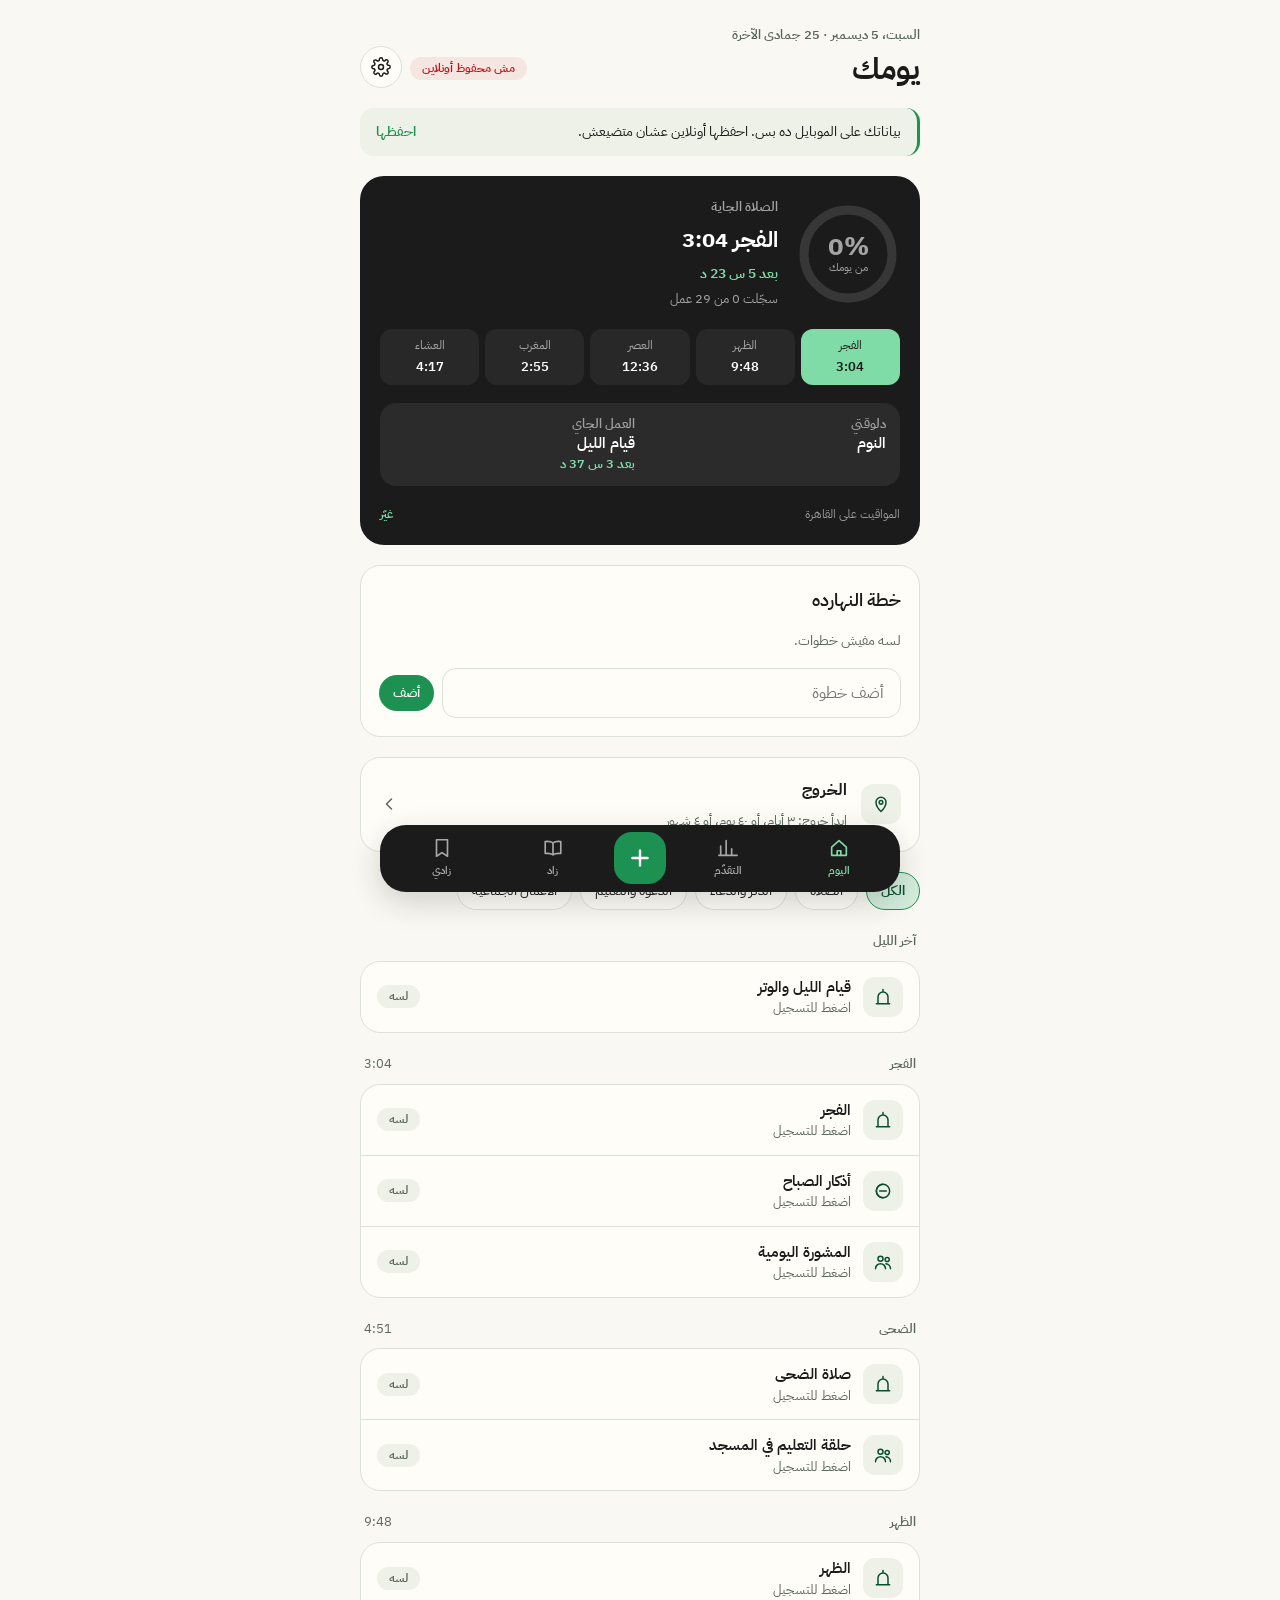
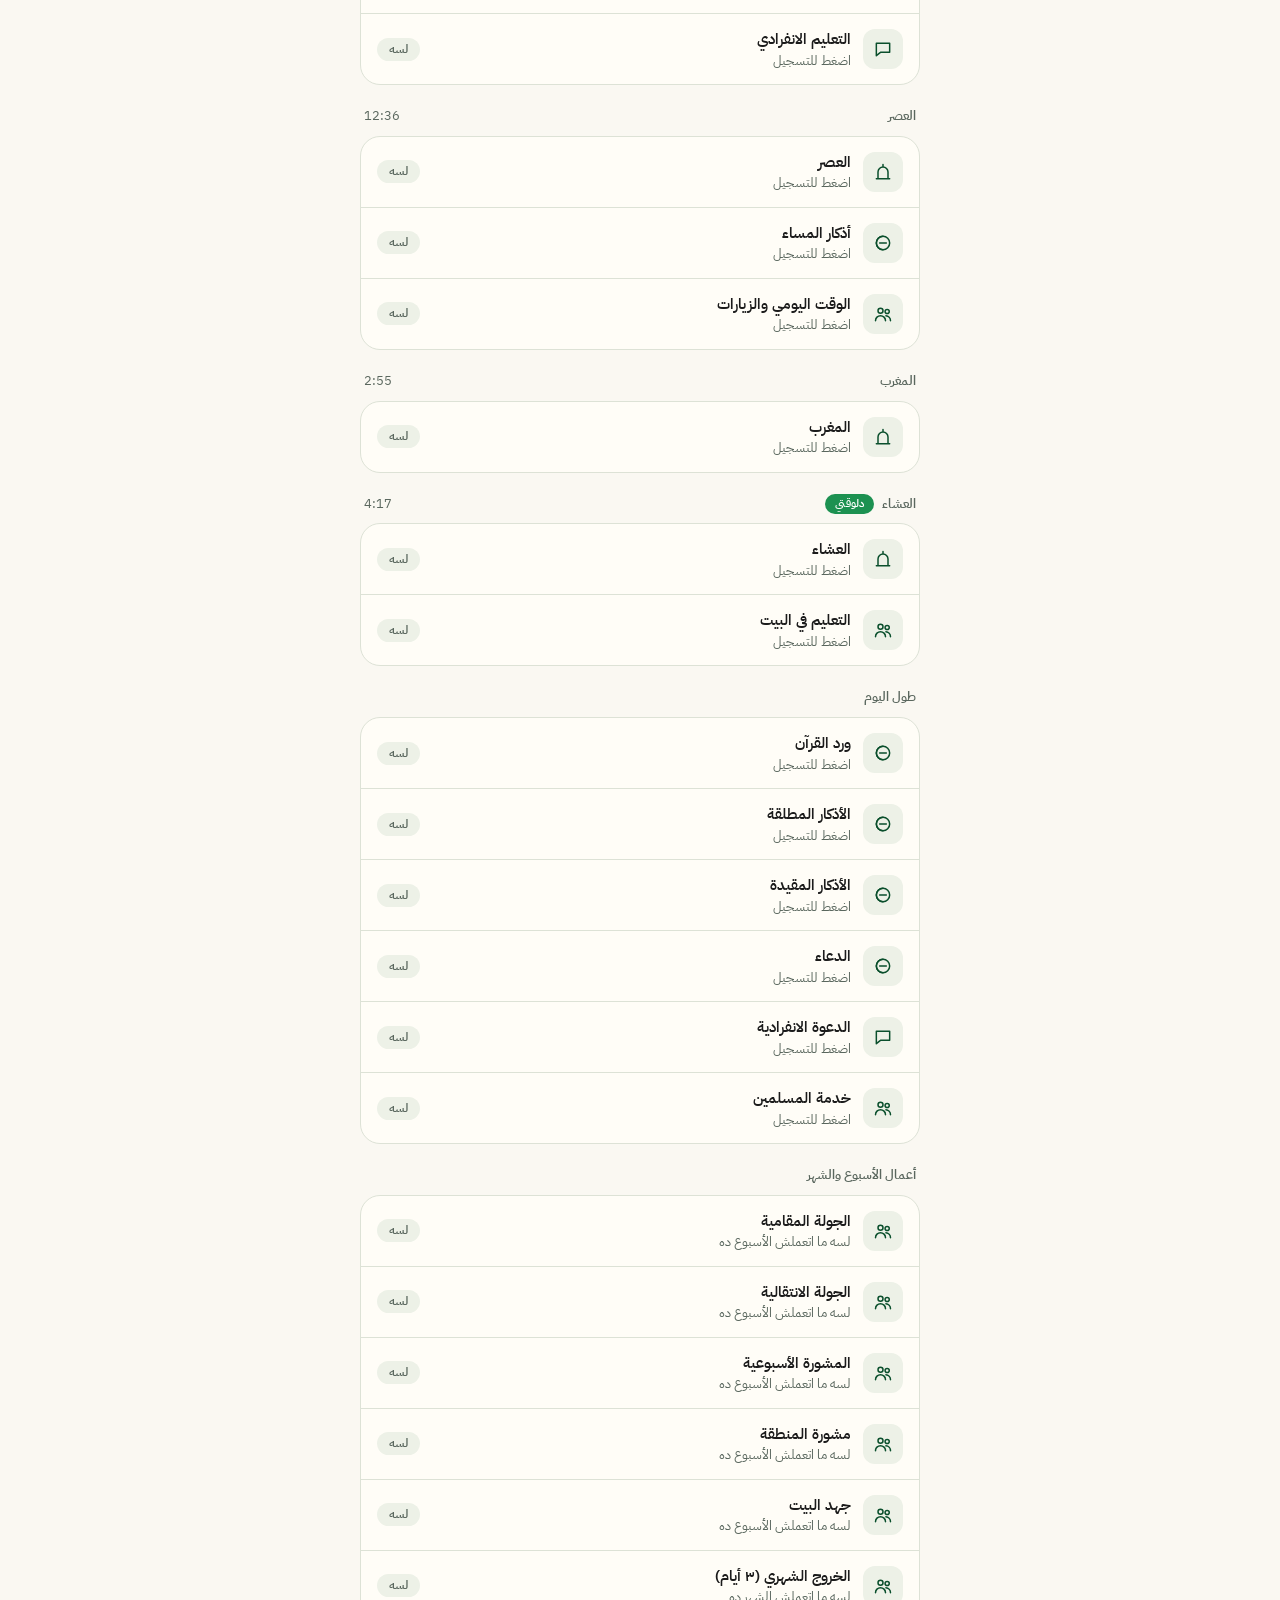
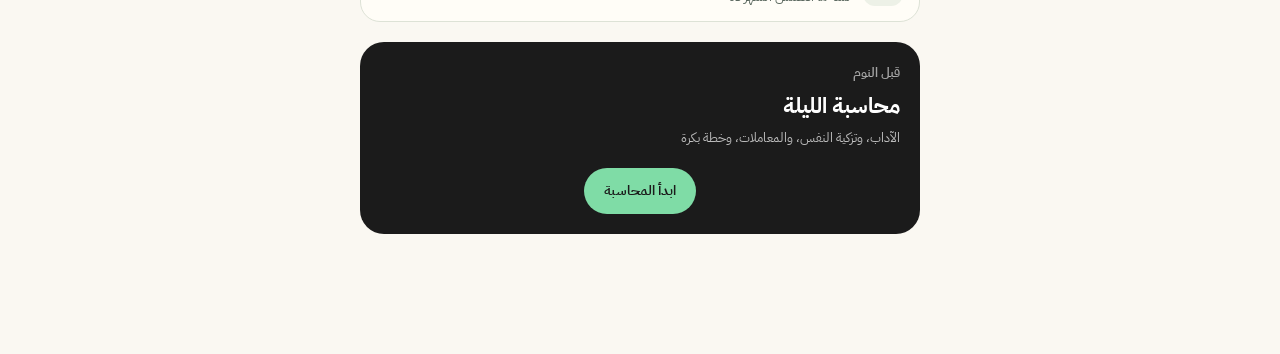
==== index.html @ 37c9bcde "Don't repaint while typing (keyboard kept open) Co-Authored-By: Claude Opus 5.5 <noreply@anthropic.c" ====
<!doctype html>
<html lang="ar" dir="rtl">
<head>
<meta charset="utf-8">
<meta name="viewport" content="width=device-width, initial-scale=1, maximum-scale=1, user-scalable=no, viewport-fit=cover">
<title>وقفة</title>
<meta name="apple-mobile-web-app-capable" content="yes">
<meta name="mobile-web-app-capable" content="yes">
<meta name="apple-mobile-web-app-title" content="وقفة">
<meta name="apple-mobile-web-app-status-bar-style" content="default">
<meta name="theme-color" content="#faf8f2">
<link rel="manifest" href="manifest.webmanifest">
<link rel="apple-touch-icon" href="icon-180.png">
<link rel="icon" href="icon-192.png">
<link rel="preconnect" href="https://fonts.googleapis.com">
<link rel="stylesheet" href="https://fonts.googleapis.com/css2?family=IBM+Plex+Sans+Arabic:wght@300;400;600;700&display=swap">
<link rel="stylesheet" href="app.css?v=2026-11-25o">
</head>
<body>
<main class="wrap" id="app"></main>
<nav class="tabs" aria-label="التنقل"><div>
  <button data-tab="today" aria-current="page"><svg viewBox="0 0 24 24" fill="none" stroke="currentColor" stroke-width="1.8" stroke-linecap="round" stroke-linejoin="round"><path d="M4 11l8-7 8 7v9H4z"/><path d="M10 20v-5h4v5"/></svg>اليوم</button>
  <button data-tab="progress"><svg viewBox="0 0 24 24" fill="none" stroke="currentColor" stroke-width="1.8" stroke-linecap="round" stroke-linejoin="round"><path d="M4 20V10M10 20V4M16 20v-7M22 20H2"/></svg>التقدّم</button>
  <button class="plus" data-act="quick" aria-label="إضافة سريعة"><svg viewBox="0 0 24 24" fill="none" stroke="currentColor" stroke-width="2.2" stroke-linecap="round"><path d="M12 5v14M5 12h14"/></svg></button>
  <button data-act="go-zad"><svg viewBox="0 0 24 24" fill="none" stroke="currentColor" stroke-width="1.8" stroke-linecap="round" stroke-linejoin="round"><path d="M12 6.5C10 5 7 4.5 3.5 5v13c3.5-.5 6.5 0 8.5 1.5 2-1.5 5-2 8.5-1.5V5C17 4.5 14 5 12 6.5zM12 6.5v13"/></svg>زاد</button>
  <button data-tab="zad"><svg viewBox="0 0 24 24" fill="none" stroke="currentColor" stroke-width="1.8" stroke-linecap="round" stroke-linejoin="round"><path d="M6 3h12v18l-6-4-6 4z"/></svg>زادي</button>
</div></nav>
<script src="app.js?v=2026-11-25o"></script>
<script>if('serviceWorker' in navigator){window.addEventListener('load',()=>{navigator.serviceWorker.register('sw.js').then(r=>{r.update();document.addEventListener('visibilitychange',()=>{if(!document.hidden)r.update()})}).catch(()=>{})});let had=!!navigator.serviceWorker.controller,done=false;navigator.serviceWorker.addEventListener('controllerchange',()=>{if(had&&!done){done=true;location.reload()}had=true})}</script>
</body>
</html>
---- app.css ----
:root{
  --ink:#1b1b1b;--cream:#faf8f2;--fog:#edf1e7;--white:#fffdf7;--forest:#1c9151;--forest-deep:#0a4f2c;
  --lime:#d3ecdc;--amber:#fbe7c2;--line:#dde2d6;--muted:#5a675e;--neon:#7fdca6;--alert:#c8101b;
  --ease:cubic-bezier(0.22,1,0.36,1);--font:'IBM Plex Sans Arabic','IBM Plex Sans',system-ui,-apple-system,sans-serif;
  --safe-b:env(safe-area-inset-bottom,0px);
}
*{box-sizing:border-box;-webkit-tap-highlight-color:transparent}
html{-webkit-text-size-adjust:100%;touch-action:manipulation}
body{margin:0;background:var(--cream);color:var(--ink);font-family:var(--font);font-size:16px;line-height:1.75;
  padding:env(safe-area-inset-top,0px) max(16px,env(safe-area-inset-right,0px)) 0 max(16px,env(safe-area-inset-left,0px))}
body.lock{overflow:hidden}
button,input,textarea,select{font:inherit;color:inherit}
input,textarea,select{font-size:16px!important}
button{cursor:pointer;background:none;border:0;padding:0}
[hidden]{display:none!important}
:focus-visible{outline:2px solid var(--ink);outline-offset:3px}
bdi{unicode-bidi:isolate}
.wrap{max-width:560px;margin:0 auto;padding:24px 0 calc(120px + var(--safe-b));display:flex;flex-direction:column;gap:20px}
h1,h2,h3,p{margin:0}
.eyebrow{font-size:13px;font-weight:600;color:var(--muted)}
.title{font-size:30px;font-weight:700;line-height:1.3}
.lead{color:var(--muted);font-size:14px}
.top{display:flex;align-items:flex-end;justify-content:space-between;gap:12px}
.top .tt{display:flex;flex-direction:column;gap:2px;min-width:0}
.iconbtn{width:42px;height:42px;border-radius:50%;border:1px solid var(--line);background:var(--white);display:grid;place-items:center;flex:0 0 42px;color:var(--ink)}
.iconbtn svg{width:20px;height:20px}
.back{display:flex;align-items:center;gap:10px}
.card{background:var(--white);border:1px solid var(--line);border-radius:20px;padding:18px;display:flex;flex-direction:column;gap:14px}
.card h2{font-size:18px;font-weight:600}
.ch{display:flex;align-items:center;justify-content:space-between;gap:10px}
.muted{color:var(--muted)}.small{font-size:13px}
.btn{border-radius:999px;font-weight:600;font-size:14px;padding:11px 20px;background:var(--forest);color:#fff;transition:background .2s}
.btn:active{background:var(--forest-deep)}
.btn.ghost{background:var(--white);color:var(--ink);border:1px solid var(--line)}
.btn.sm{padding:7px 14px;font-size:13px}
.btn.block{width:100%}
.btn.danger{background:none;color:var(--alert);border:1px solid var(--line)}
.link{color:var(--forest);font-weight:600;font-size:14px}
.badge{display:inline-block;border-radius:999px;padding:1px 12px;font-size:12px;font-weight:600;white-space:nowrap;background:var(--fog);color:var(--muted)}
.badge.done{background:var(--lime);color:var(--forest-deep)}.badge.part{background:var(--amber);color:#7a4b00}.badge.miss{background:rgba(200,16,27,.08);color:var(--alert)}
.badge.ink{background:var(--ink);color:#fff}
.notice{border-radius:14px;border-inline-start:3px solid var(--forest);background:var(--fog);padding:12px 16px;font-size:14px;display:flex;justify-content:space-between;align-items:center;gap:10px}
.inp{width:100%;border-radius:14px;border:1px solid var(--line);background:var(--white);padding:10px 16px;outline:0;transition:border .2s,box-shadow .2s}
.inp:focus{border-color:var(--forest);box-shadow:0 0 0 4px rgba(28,145,81,.15)}
textarea.inp{min-height:84px;resize:vertical;line-height:1.7;flex-shrink:0}
.sh-b>*{flex-shrink:0}
select.inp{appearance:none;-webkit-appearance:none;background-image:url("data:image/svg+xml,%3Csvg xmlns='http://www.w3.org/2000/svg' viewBox='0 0 12 8'%3E%3Cpath d='M1 1.5l5 5 5-5' fill='none' stroke='%235a675e' stroke-width='1.8' stroke-linecap='round' stroke-linejoin='round'/%3E%3C/svg%3E");background-position:left 16px center;background-size:12px 8px;background-repeat:no-repeat;padding-left:38px}
.row-in{display:flex;gap:8px;align-items:center}
.row-in .inp{flex:1;min-width:0}
/* hero */
.hero{background:var(--ink);color:#fff;border-radius:24px;padding:20px;display:grid;grid-template-columns:auto 1fr;gap:18px;align-items:center}
.ring{position:relative;width:104px;height:104px}
.ring svg{width:104px;height:104px;transform:rotate(-90deg)}
.ring circle{fill:none;stroke-width:9;stroke-linecap:round}
.ring .bg{stroke:rgba(255,255,255,.12)}.ring .fg{stroke:var(--neon);transition:stroke-dashoffset .9s var(--ease)}
.ring .v{position:absolute;inset:0;display:grid;place-items:center;text-align:center;line-height:1.1}
.ring .v b{font-size:26px;font-weight:700}.ring .v span{font-size:11px;color:rgba(255,255,255,.6)}
.hero .np{display:flex;flex-direction:column;gap:2px;min-width:0}
.hero .np .eyebrow{color:rgba(255,255,255,.6)}
.hero .np b{font-size:22px;font-weight:700}
.hero .np .cd{color:var(--neon);font-weight:600;font-size:14px}
.hero .times{grid-column:1/-1;display:grid;grid-template-columns:repeat(5,1fr);gap:6px;text-align:center;font-size:12px;color:rgba(255,255,255,.6)}
.hero .times div{border-radius:12px;padding:6px 0;background:rgba(255,255,255,.06)}
.hero .times b{display:block;color:#fff;font-size:13px;font-weight:600}
.hero .times .cur{background:var(--neon);color:var(--ink)}.hero .times .cur b{color:var(--ink)}
.hero .mine{grid-column:1/-1;background:rgba(127,220,166,.12);border-radius:14px;padding:10px 14px;font-size:14px}
.hero .mine b{color:var(--neon)}
.hero .ready{grid-column:1/-1;display:flex;justify-content:space-between;align-items:center;gap:10px;background:rgba(255,255,255,.08);border-radius:14px;padding:10px 14px;font-size:14px}
/* checklist */
.check{display:flex;align-items:flex-start;gap:12px;padding:10px 0;border-top:1px solid var(--line)}
.check:first-of-type{border-top:0}
.tick{width:26px;height:26px;flex:0 0 26px;border-radius:8px;border:1.5px solid var(--line);display:grid;place-items:center;margin-top:2px;transition:all .2s var(--ease)}
.tick svg{width:16px;height:16px;opacity:0;color:#fff}
.tick[aria-pressed="true"]{background:var(--forest);border-color:var(--forest)}.tick[aria-pressed="true"] svg{opacity:1}
.check .t{flex:1;min-width:0;display:flex;flex-direction:column}
.check.done .t>span:first-child{color:var(--muted);text-decoration:line-through}
.x{color:var(--muted);width:30px;height:30px;display:grid;place-items:center;border-radius:50%;flex:0 0 30px}
.x svg{width:16px;height:16px}
.meter{height:6px;border-radius:3px;background:var(--fog);overflow:hidden}
.meter i{display:block;height:100%;background:var(--forest);border-radius:3px;transition:width .6s var(--ease)}
/* filters */
.filters{display:flex;gap:8px;overflow-x:auto;scrollbar-width:none;margin-inline:-16px;padding-inline:16px}
.filters::-webkit-scrollbar{display:none}
.chip{border:1px solid var(--line);background:var(--white);border-radius:999px;padding:6px 14px;font-size:14px;white-space:nowrap;transition:all .2s var(--ease)}
.chip[aria-pressed="true"]{background:var(--lime);border-color:var(--forest);color:var(--forest-deep);font-weight:600}
.chips{display:flex;flex-wrap:wrap;gap:8px}
/* timeline */
.slot{display:flex;flex-direction:column;gap:8px}
.slot-h{display:flex;align-items:center;gap:8px;font-size:13px;font-weight:600;color:var(--muted);padding-inline:4px}
.slot-h .tm{margin-inline-start:auto;font-weight:400}
.slot-h .now{background:var(--forest);color:#fff;border-radius:999px;padding:0 10px;font-size:11px}
.list{background:var(--white);border:1px solid var(--line);border-radius:20px;overflow:hidden}
.row{display:flex;align-items:center;gap:12px;width:100%;padding:14px 16px;text-align:start;border-top:1px solid var(--line);transition:background .15s}
.row:first-child{border-top:0}
.row:active{background:var(--fog)}
.ic{width:40px;height:40px;flex:0 0 40px;border-radius:12px;background:var(--fog);display:grid;place-items:center;color:var(--forest-deep)}
.ic svg{width:20px;height:20px}
.row.st-done .ic{background:var(--lime)}
.row .t{flex:1;min-width:0;display:flex;flex-direction:column;line-height:1.5}
.row .t b{font-weight:600;font-size:15px}
.row .t span{font-size:13px;color:var(--muted);white-space:nowrap;overflow:hidden;text-overflow:ellipsis}
/* sheet */
.scrim{position:fixed;inset:0;background:rgba(27,27,27,.4);z-index:50;display:flex;align-items:flex-end;justify-content:center;animation:fade .2s}
.sheet{background:var(--cream);width:100%;max-width:600px;max-height:94vh;border-radius:28px 28px 0 0;display:flex;flex-direction:column;animation:up .35s var(--ease)}
.sheet .sh-h{padding:10px 20px 12px;display:flex;flex-direction:column;gap:4px;border-bottom:1px solid var(--line)}
.sheet .grab{width:40px;height:5px;border-radius:3px;background:var(--line);margin:0 auto 8px}
.sheet .sh-h .title{font-size:22px}
.sheet .sh-b{overflow:auto;padding:18px 20px;display:flex;flex-direction:column;gap:22px;overscroll-behavior:contain}
.sheet .sh-f{padding:12px 20px calc(12px + var(--safe-b));border-top:1px solid var(--line);display:flex;gap:10px;background:var(--cream)}
.sheet .sh-f .btn{flex:1}
@keyframes up{from{transform:translateY(40px);opacity:.4}}@keyframes fade{from{opacity:0}}
.sec{display:flex;flex-direction:column;gap:16px}
.sec>h3{font-size:13px;font-weight:600;color:var(--muted)}
.sec.heart>h3{color:var(--forest-deep)}
.sec.heart{background:var(--white);border:1px solid var(--line);border-radius:20px;padding:16px}
.fld{display:flex;flex-direction:column;gap:8px}
.fld>label,.fld>.lb{font-size:14px;font-weight:600}
/* segmented */
.seg{display:grid;grid-auto-flow:column;grid-auto-columns:1fr;background:var(--fog);border-radius:999px;padding:4px;gap:4px}
.seg button{border-radius:999px;padding:8px 6px;font-size:14px;line-height:1.35;color:var(--ink);transition:all .25s var(--ease)}
.seg button[aria-pressed="true"]{background:var(--forest);color:#fff;font-weight:600}
.seg.long{grid-auto-flow:row;grid-auto-columns:auto;border-radius:18px}
.seg.long button{border-radius:14px;text-align:start;padding:10px 14px}
/* stepper */
.stepper{display:flex;align-items:center;gap:12px}
.stepper button.sb{width:46px;height:46px;border-radius:50%;border:1px solid var(--line);background:var(--white);font-size:24px;line-height:1;display:grid;place-items:center}
.stepper input{width:90px;text-align:center;font-size:28px!important;font-weight:700;border:0;background:none;padding:0;outline:0;-moz-appearance:textfield}
.stepper input::-webkit-inner-spin-button{display:none}
.stepper .u{color:var(--muted);font-size:14px}
.quick{display:flex;gap:8px}
.crow{display:flex;align-items:center;gap:10px;padding:10px 0;border-top:1px solid var(--line)}
.crow:first-of-type{border-top:0}
.crow .n{flex:1;font-size:15px}
.crow .mini{display:flex;align-items:center;gap:6px}
.crow .mini button{width:34px;height:34px;border-radius:50%;border:1px solid var(--line);background:var(--white);font-size:18px}
.crow .mini input{width:58px;text-align:center;border:1px solid var(--line);border-radius:10px;background:var(--white);padding:4px;font-weight:600}
.crow .g{font-size:12px;color:var(--muted);width:44px}
.crow .g.ok{color:var(--forest);font-weight:600}
.kbt{display:flex;align-items:center;justify-content:space-between;gap:8px}
.tools{display:flex;align-items:center;gap:8px}
.tool{width:40px;height:40px;border-radius:12px;border:1px solid var(--line);background:var(--white);display:grid;place-items:center;color:var(--ink);cursor:pointer;transition:all .2s var(--ease)}
.tool svg{width:20px;height:20px}.tool:active{background:var(--fog)}
.tool.off{opacity:.35;pointer-events:none}
.tool.rec{background:var(--alert);border-color:var(--alert);color:#fff;animation:pulse 1.4s ease-in-out infinite}
@keyframes pulse{0%,100%{box-shadow:0 0 0 0 rgba(200,16,27,.35)}50%{box-shadow:0 0 0 8px rgba(200,16,27,0)}}
.busytxt{font-size:12px;color:var(--muted);display:inline-flex;align-items:center;gap:6px;font-variant-numeric:tabular-nums}
.busytxt.rect{color:var(--alert);font-weight:600}
.spin{display:none}
@keyframes spin{to{transform:rotate(360deg)}}
.missbtn{align-self:flex-start;color:var(--muted);font-size:13px;text-decoration:underline}
/* review wizard */
.wz-bar{display:flex;gap:4px}
.wz-bar i{flex:1;height:4px;border-radius:2px;background:var(--line);transition:background .3s}
.wz-bar i.on{background:var(--forest)}
.wz-nav{position:fixed;inset:auto 0 0 0;padding:12px max(16px,env(safe-area-inset-right,0px)) calc(14px + var(--safe-b));background:linear-gradient(transparent,var(--cream) 30%);display:flex;justify-content:center;z-index:30}
.wz-nav div{display:flex;gap:10px;width:100%;max-width:560px}
.wz-nav .btn{flex:1}
.stats{display:grid;grid-template-columns:repeat(3,1fr);gap:8px}
.stat{background:var(--fog);border-radius:16px;padding:12px;display:flex;flex-direction:column;gap:2px}
.stat b{font-size:22px;font-weight:700}.stat span{font-size:12px;color:var(--muted)}
.point{display:flex;flex-direction:column;gap:8px;padding-top:14px;border-top:1px solid var(--line)}
.point:first-of-type{border-top:0;padding-top:0}
.point b{font-weight:600;font-size:15px}
/* progress */
.cal{display:grid;grid-template-columns:repeat(7,1fr);gap:6px;text-align:center}
.cal .dn{font-size:11px;color:var(--muted)}
.cal button{aspect-ratio:1;border-radius:10px;font-size:13px;font-weight:600;background:var(--fog);color:var(--muted)}
.cal button.l1{background:#e6f2ea;color:var(--forest-deep)}.cal button.l2{background:var(--lime);color:var(--forest-deep)}
.cal button.l3{background:var(--neon);color:var(--forest-deep)}.cal button.l4{background:var(--forest);color:#fff}
.cal button.today{outline:2px solid var(--ink);outline-offset:1px}
.cal button.fut{opacity:.35}
.chart{display:flex;flex-direction:column;gap:6px;padding-top:14px;border-top:1px solid var(--line)}
.chart:first-of-type{border-top:0;padding-top:0}
.chart .ch b{font-size:20px}
.spark{width:100%;height:56px;overflow:visible}
.spark polyline{fill:none;stroke:var(--forest);stroke-width:2.5;stroke-linecap:round;stroke-linejoin:round;vector-effect:non-scaling-stroke}
.spark .area{fill:var(--lime);opacity:.6;stroke:none}
.spark .base{stroke:var(--line);stroke-width:1;vector-effect:non-scaling-stroke}
.insight{display:flex;flex-direction:column;gap:8px}
.ib{width:36px;height:36px;border-radius:12px;border:1px solid var(--line);background:var(--white);display:grid;place-items:center;color:var(--ink);flex:0 0 36px}.ib svg{width:18px;height:18px}
.ib.lt{background:rgba(255,255,255,.08);border-color:rgba(255,255,255,.25);color:#fff}
.btn.icon{width:52px;padding:0;display:grid;place-items:center;flex:0 0 52px!important}.btn.icon svg{width:20px;height:20px}
.hd-act{display:inline-flex;align-items:center;gap:8px}
.vt{font-size:19px}
.rl{display:flex;flex-direction:column;gap:2px;text-align:start;padding:10px 0;border-bottom:1px solid var(--line);width:100%}.rl .if{font-size:14px;color:var(--muted)}.rl .th{font-weight:600}
.prog{display:grid;grid-template-columns:repeat(3,1fr);text-align:center}.prog b{font-size:24px;font-variant-numeric:tabular-nums;display:block}.prog small{font-size:12px;color:var(--muted)}.prog span{font-size:12px;color:var(--muted)}
.note-c{display:flex;flex-direction:column;gap:2px;border-inline-start:3px solid var(--forest);background:var(--fog);border-radius:12px;padding:10px 14px;font-size:14px}
.pk{gap:12px}.pk .ck{flex:0 0 24px;height:24px;border-radius:8px;border:1.5px solid var(--line);display:grid;place-items:center}.pk .ck svg{width:14px;height:14px}.pk.on .ck{background:var(--forest);border-color:var(--forest);color:#fff}.pk .t b{font-weight:400;font-size:15px}
.link.danger{color:var(--alert)}
.qz{font-size:19px;line-height:2.3}.qb{display:inline-block;min-width:44px;border-bottom:2px solid var(--forest);color:var(--forest);background:var(--lime);border-radius:6px;padding:0 6px;font-weight:700;margin:0 2px}
.rtw{position:sticky;top:-1px;z-index:3;background:var(--cream);padding:4px 0 6px;display:flex;flex-direction:column;gap:6px}
.rtb{display:flex;gap:4px;overflow-x:auto;scrollbar-width:none;align-items:center;padding-bottom:2px}.rtb::-webkit-scrollbar{display:none}
.rtb button{flex:0 0 38px;height:38px;border-radius:10px;border:1px solid var(--line);background:var(--white);font-size:15px;display:grid;place-items:center;position:relative;color:var(--ink)}
.rtb button[aria-pressed="true"]{border-color:var(--forest);background:var(--lime)}
.rtb .sep{flex:0 0 1px;height:22px;background:var(--line);margin:0 2px}
.rtb .a{font-weight:700;line-height:1}.rtb .bar{position:absolute;bottom:6px;left:10px;right:10px;height:3px;border-radius:2px;background:linear-gradient(90deg,#c8101b,#1c9151,#1d4ed8)}
.rtb .hl{background:#fde68a;padding:0 3px;border-radius:3px;font-size:13px}
.rtp{display:flex;gap:8px;flex-wrap:wrap}.rtp button{width:34px;height:34px;border-radius:50%;border:1px solid var(--line);font-size:13px;color:var(--muted)}
.rtp.txt button{width:auto;height:34px;border-radius:999px;padding:0 14px;background:var(--white);color:var(--ink);font-size:14px}
.rich{min-height:160px;line-height:2;font-size:17px;white-space:normal;outline:none;-webkit-user-select:text;user-select:text}
.rich b,.rv b{font-weight:700}.rich h2,.rv h2{font-size:1.35em;font-weight:700;line-height:1.6;margin:.3em 0}.rich h3,.rv h3{font-size:1.15em;font-weight:700;margin:.2em 0}
.rich blockquote,.rv blockquote{border-inline-start:3px solid var(--forest);background:var(--fog);border-radius:10px;padding:6px 12px;margin:.4em 0}
.rich ul,.rich ol,.rv ul,.rv ol{padding-inline-start:1.4em;margin:.3em 0}
.rv{line-height:2}
.dh .t{gap:6px}.dh .meter{height:6px}
.prog{grid-template-columns:repeat(auto-fit,minmax(60px,1fr))}
.dstrip{display:grid;grid-template-columns:repeat(7,1fr);gap:6px}.ds{aspect-ratio:1;border-radius:10px;font-size:12px;font-weight:600;background:var(--fog);color:var(--muted)}
.ds.done{background:var(--forest);color:#fff}.ds.part{background:var(--amber);color:var(--ink)}.ds.miss{background:rgba(200,16,27,.12);color:var(--alert)}.dcard{padding:18px 18px 10px}.dcard p{display:block;-webkit-line-clamp:unset;font-size:17px;line-height:2}.dc-f{display:flex;justify-content:flex-end}.ib.sm{width:32px;height:32px;flex-basis:32px;border:0;background:transparent}
.mv{display:inline-flex;gap:6px;flex:0 0 auto}.mv button{width:38px;height:38px;border-radius:12px;border:1px solid var(--line);background:var(--white);display:grid;place-items:center}.mv button svg{width:18px;height:18px}.mv button:disabled{opacity:.25}
.ordbar{display:flex;justify-content:space-between;align-items:center}
.tgb{background:var(--forest-deep);color:#fff;border-radius:24px;padding:16px;display:flex;flex-direction:column;gap:12px}.tgb .eyebrow{color:var(--neon)}.tgb .small.muted{color:rgba(255,255,255,.6)}
.tgb-l{display:flex;gap:10px;overflow-x:auto;scroll-snap-type:x mandatory;margin:0 -16px;padding:0 16px 4px}
.tgb-i{flex:0 0 82%;scroll-snap-align:start;background:rgba(255,255,255,.08);border:1px solid rgba(255,255,255,.14);border-radius:18px;padding:14px;text-align:start;color:#fff;display:flex;flex-direction:column;gap:8px}
.tgb-i p{font-size:15px;line-height:1.9;display:-webkit-box;-webkit-line-clamp:6;-webkit-box-orient:vertical;overflow:hidden}.tgb-i .more{font-size:12px;color:var(--neon);margin-top:auto}.tgb-i .badge{align-self:flex-start;background:rgba(127,220,166,.18);color:var(--neon)}
.tg.add.lt{color:#fff;border-color:rgba(255,255,255,.3)}
.rule{position:relative;border:1px solid var(--line);border-radius:16px;padding:10px 10px 10px 40px;background:var(--white);display:flex;flex-direction:column;gap:6px}
.rule-r{display:grid;grid-template-columns:44px 1fr;align-items:center;gap:6px}.rule-r span{font-weight:700;color:var(--forest)}.rule .x{position:absolute;top:6px;left:6px}
.stats.s3{grid-template-columns:repeat(3,1fr)}.stat small{font-size:12px;color:var(--muted)}
.fold{border-top:1px solid var(--line)}.fold-h{width:100%;display:flex;justify-content:space-between;align-items:center;padding:14px 0;font-weight:700;font-size:16px}.fold-h svg{width:18px;height:18px}
.fold-b{display:flex;flex-direction:column;gap:12px;padding-bottom:12px}
.lgi{border:1px solid var(--line);border-radius:14px;padding:10px 12px;display:flex;flex-direction:column;gap:4px;background:var(--white)}
.fdua{font-size:13px;line-height:1.9;color:var(--muted);text-align:center;padding:4px 6px}
.drill{display:flex;gap:10px;align-items:flex-start;text-align:start;border:1px dashed var(--line);border-radius:14px;padding:10px;background:var(--cream)}.drill i{flex:0 0 22px;height:22px;border-radius:7px;border:1.5px solid var(--line);display:grid;place-items:center}.drill i svg{width:14px;height:14px}
.drill span{display:flex;flex-direction:column;font-size:14px}.drill.on{border-style:solid;border-color:var(--forest);background:var(--lime)}.drill.on i{background:var(--forest);border-color:var(--forest);color:#fff}
.seg5 button{padding:8px 2px;font-size:13.5px}
.tgrid{display:grid;grid-template-columns:repeat(2,1fr);gap:8px}
.tcell{background:var(--white);border:1px solid var(--line);border-radius:16px;padding:14px;text-align:start;display:flex;flex-direction:column;gap:2px}.tcell b{font-size:16px}
.fbox{display:flex;flex-direction:column;gap:4px;border:1px solid var(--line);border-radius:16px;padding:12px;background:var(--white)}
.fcard2{display:flex;flex-direction:column;gap:6px;width:100%;text-align:start;align-items:stretch}
.wk{width:100%;height:64px;display:block}.dot{display:inline-block;width:8px;height:8px;border-radius:2px;margin-inline:2px 4px}
.sdots{display:inline-flex;gap:4px}.sdots i{width:16px;height:6px;border-radius:3px;background:var(--fog)}.sdots i.on{background:var(--forest)}
.stages{display:flex;flex-direction:column;gap:6px}
.stages button{display:flex;align-items:center;gap:10px;text-align:start;border:1px solid var(--line);background:var(--white);border-radius:14px;padding:10px 12px;font-size:15px}
.stages button i{font-style:normal;width:26px;height:26px;border-radius:50%;background:var(--fog);display:grid;place-items:center;font-size:13px;font-weight:700;flex:0 0 26px}
.stages button[aria-pressed="true"]{border-color:var(--forest);background:var(--lime);font-weight:600}.stages button[aria-pressed="true"] i{background:var(--forest);color:#fff}
.tagrow{display:flex;flex-wrap:wrap;gap:6px;align-items:center}
.tg{display:inline-flex;align-items:center;gap:4px;border-radius:999px;padding:2px 10px;font-size:12px;background:var(--fog);color:var(--forest-deep);border:1px solid transparent}
.tg.add{background:transparent;border-color:var(--line);color:var(--muted);cursor:pointer}.tg svg{width:13px;height:13px}
.tagbox{display:flex;flex-direction:column;gap:10px;background:var(--fog);border-radius:16px;padding:12px}
.tagf{display:flex;flex-direction:column;gap:6px}
.hbtns{display:flex;flex-direction:column;align-items:center;gap:6px}
.stats.s4{grid-template-columns:repeat(2,1fr)}
.dl{font-size:12px;font-weight:600}.dl.up{color:var(--forest)}.dl.dn{color:var(--alert)}
.sum{background:var(--ink);color:#fff;border-radius:24px;padding:20px;display:flex;flex-direction:column;gap:10px}
.sum p{font-size:15px;line-height:1.9;color:rgba(255,255,255,.92)}.sum .eyebrow{color:var(--neon)}
.cat-h{display:flex;justify-content:space-between;align-items:baseline;font-weight:700;font-size:16px}.cat-m{margin:8px 0 4px}
.drow{display:grid;grid-template-columns:1fr auto;gap:10px;align-items:center;font-size:14px;padding:8px 0;border-top:1px solid var(--line)}
.drow .pc{font-weight:600;font-variant-numeric:tabular-nums}.pc.lo{color:var(--alert)}.pc.md{color:#9a6200}.pc.hi{color:var(--forest)}
.cats{display:flex;flex-direction:column;gap:18px}
.bar-row{display:grid;grid-template-columns:1fr 2fr auto;gap:10px;align-items:center;font-size:14px}
.seg-tabs{display:flex;gap:18px;border-bottom:1px solid var(--line);overflow-x:auto;scrollbar-width:none;white-space:nowrap}.seg-tabs::-webkit-scrollbar{display:none}
.seg-tabs button{padding:8px 0;font-weight:600;color:var(--muted);border-bottom:2px solid transparent;margin-bottom:-1px}
.seg-tabs button[aria-pressed="true"]{color:var(--ink);border-color:var(--forest)}
.note-c{display:flex;flex-direction:column;gap:6px;padding:14px 0;border-top:1px solid var(--line)}
.note-c:first-of-type{border-top:0}
.note-c p{white-space:pre-wrap;font-size:15px}
.dua{font-size:17px;line-height:2}
.empty{color:var(--muted);text-align:center;padding:12px}
.ayah{font-size:15px;color:var(--muted);text-align:center}
input[type=range]{width:100%;accent-color:var(--forest)}
.ed-f{border:1px dashed var(--line);border-radius:16px;padding:14px;display:flex;flex-direction:column;gap:10px;background:var(--white)}
.tag{display:inline-flex;align-items:center;gap:2px;border:1px solid var(--line);background:var(--white);border-radius:999px;padding:3px 6px 3px 12px;font-size:13px}
.tag .x{width:22px;height:22px;flex-basis:22px}
.journey{display:flex;align-items:center;gap:14px}
.card.journey{flex-direction:row;align-items:center}
.journey .t{flex:1;display:flex;flex-direction:column;gap:6px}
.journey>svg,.row>svg{width:20px;height:20px;flex:0 0 20px;color:var(--muted)}
/* nav */
nav.tabs{position:fixed;inset:auto 0 0 0;z-index:40;padding:0 max(12px,env(safe-area-inset-right,0px)) max(8px,calc(var(--safe-b) - 14px)) max(12px,env(safe-area-inset-left,0px));display:flex;justify-content:center;pointer-events:none}
nav.tabs>div{pointer-events:auto;width:100%;max-width:520px;background:var(--ink);border-radius:26px;display:flex;align-items:center;padding:6px;box-shadow:0 10px 30px rgba(27,27,27,.18)}
nav.tabs button{flex:1;display:flex;flex-direction:column;align-items:center;gap:2px;color:rgba(255,255,255,.62);font-size:11px;font-weight:600;padding:6px 0;border-radius:18px}
nav.tabs button svg{width:22px;height:22px}
nav.tabs button[aria-current="page"]{color:var(--neon)}
nav.tabs button.plus{flex:0 0 52px;height:52px;padding:0;justify-content:center;background:var(--forest);color:#fff;border-radius:18px;margin:0 6px}
nav.tabs button.plus svg{width:26px;height:26px}
body.wz nav.tabs{display:none}
.hb{display:flex;align-items:center;gap:8px}
.hero .sched{grid-column:1/-1;display:grid;grid-template-columns:1fr 1fr;gap:10px;background:rgba(255,255,255,.07);border-radius:16px;padding:12px 14px;text-align:start;color:#fff}
.hero .sched>span{display:flex;flex-direction:column;line-height:1.45}
.hero .sched .eyebrow{color:rgba(255,255,255,.55)}.hero .sched b{font-size:15px;font-weight:600}
.hero .sched .cd{color:var(--neon);font-size:13px;font-weight:600}
.hero .locl{grid-column:1/-1;display:flex;justify-content:space-between;align-items:center;font-size:12px;color:rgba(255,255,255,.55)}
.hero .locl button{color:var(--neon);font-weight:600;font-size:12px}
.ncards{display:flex;flex-direction:column;gap:10px}
.ncard{background:var(--white);border:1px solid var(--line);border-radius:18px;padding:14px 16px;text-align:start;display:flex;flex-direction:column;gap:8px;width:100%}
.ncard p{font-size:15px;line-height:1.85;display:-webkit-box;-webkit-line-clamp:5;-webkit-box-orient:vertical;overflow:hidden;white-space:pre-wrap}
.ncard .nm{display:flex;flex-wrap:wrap;gap:6px;align-items:center}
.star{color:#b77d00;font-size:16px;line-height:1}
.fcard{background:var(--fog);border-color:transparent}
.ftext{font-size:17px;line-height:1.9;font-weight:600;white-space:pre-wrap}
.tmc{display:flex;flex-direction:column;align-items:center;min-width:54px;line-height:1.3}.tmc b{font-size:15px}.tmc span{font-size:11px;color:var(--muted)}
.row.cur{background:var(--fog)}
.toast{position:fixed;left:50%;transform:translateX(-50%);bottom:calc(96px + var(--safe-b));background:var(--ink);color:#fff;padding:10px 18px;border-radius:999px;font-size:14px;z-index:60;animation:up .3s var(--ease)}
.rise{animation:rise .5s var(--ease) both}
@keyframes rise{from{opacity:0;transform:translateY(8px)}}
@media (prefers-reduced-motion:reduce){*{animation:none!important;transition:none!important}}
.rv-hero{background:var(--ink);color:#fff;border:0}.rv-hero .eyebrow{color:var(--neon)}.rv-hero h2 small{font-size:15px;font-weight:400;color:rgba(255,255,255,.7)}.rv-hero .chip{background:transparent;color:#fff;border-color:rgba(255,255,255,.25)}.rv-hero .chip[aria-pressed="true"]{background:var(--neon);color:var(--ink);border-color:var(--neon)}.rv-hero .btn{background:var(--neon);color:var(--ink)}
.sess-top{display:grid;grid-template-columns:auto 1fr auto;gap:12px;align-items:center;padding-top:8px}.sess-top .meter{height:6px}
.sess-card{min-height:46vh;display:flex;flex-direction:column;gap:14px}.sess-hint{font-size:20px;line-height:2;font-weight:600}.sess-txt{font-size:18px}
.rate4{display:grid;grid-template-columns:repeat(4,1fr);gap:8px}.rate4 button{border-radius:16px;padding:10px 4px;display:flex;flex-direction:column;gap:2px;border:1px solid var(--line);background:var(--white)}.rate4 b{font-size:15px}.rate4 span{font-size:12px;color:var(--muted)}
.rate4 .q0{border-color:rgba(200,16,27,.35)}.rate4 .q0 b{color:var(--alert)}.rate4 .q2{border-color:var(--forest)}.rate4 .q2 b,.rate4 .q3 b{color:var(--forest)}
.tsel{flex-wrap:wrap}
.capbtn{display:flex;align-items:center;gap:12px;width:100%;text-align:start;padding:12px 14px;border-radius:16px;background:var(--fog);border:1px dashed var(--forest)}.capbtn svg{width:22px;height:22px;color:var(--forest);flex:0 0 22px}.capbtn span{display:flex;flex-direction:column;flex:1}.capbtn small{color:var(--muted);font-size:12px}
.capi{display:flex;flex-direction:column;gap:8px;border:1px solid var(--line);border-radius:16px;padding:12px;background:var(--white);opacity:.75}.capi.on{opacity:1;border-color:var(--forest)}
.pk-ck{width:26px;height:26px;border-radius:8px;border:1.5px solid var(--line);display:grid;place-items:center;flex:0 0 26px}.capi.on .pk-ck{background:var(--forest);border-color:var(--forest);color:#fff}.pk-ck svg{width:14px;height:14px}
select.inp.sm{width:auto;padding:4px 30px 4px 12px;font-size:14px;margin-inline-start:auto}

.btn{display:inline-flex;align-items:center;justify-content:center}.btn svg{width:18px;height:18px;flex:none;margin-inline-end:6px}.btn.icon svg{margin:0}
.sheet .sh-h{position:relative}.sh-x{position:absolute;top:14px;inset-inline-end:14px;width:36px;height:36px;border-radius:999px;display:grid;place-items:center;color:var(--muted);background:transparent}.sh-x svg{width:20px;height:20px}.sh-x:active{background:var(--card)}
.sess-top .small svg{width:13px;height:13px;vertical-align:-2px;margin-inline-end:2px}
.inp.ti{font-weight:700;font-size:17px}.kti{display:block;font-size:16px;margin-bottom:2px}.ncard .kti+p{-webkit-line-clamp:2}.sess-ti{font-size:22px;line-height:1.5;margin:4px 0 6px}
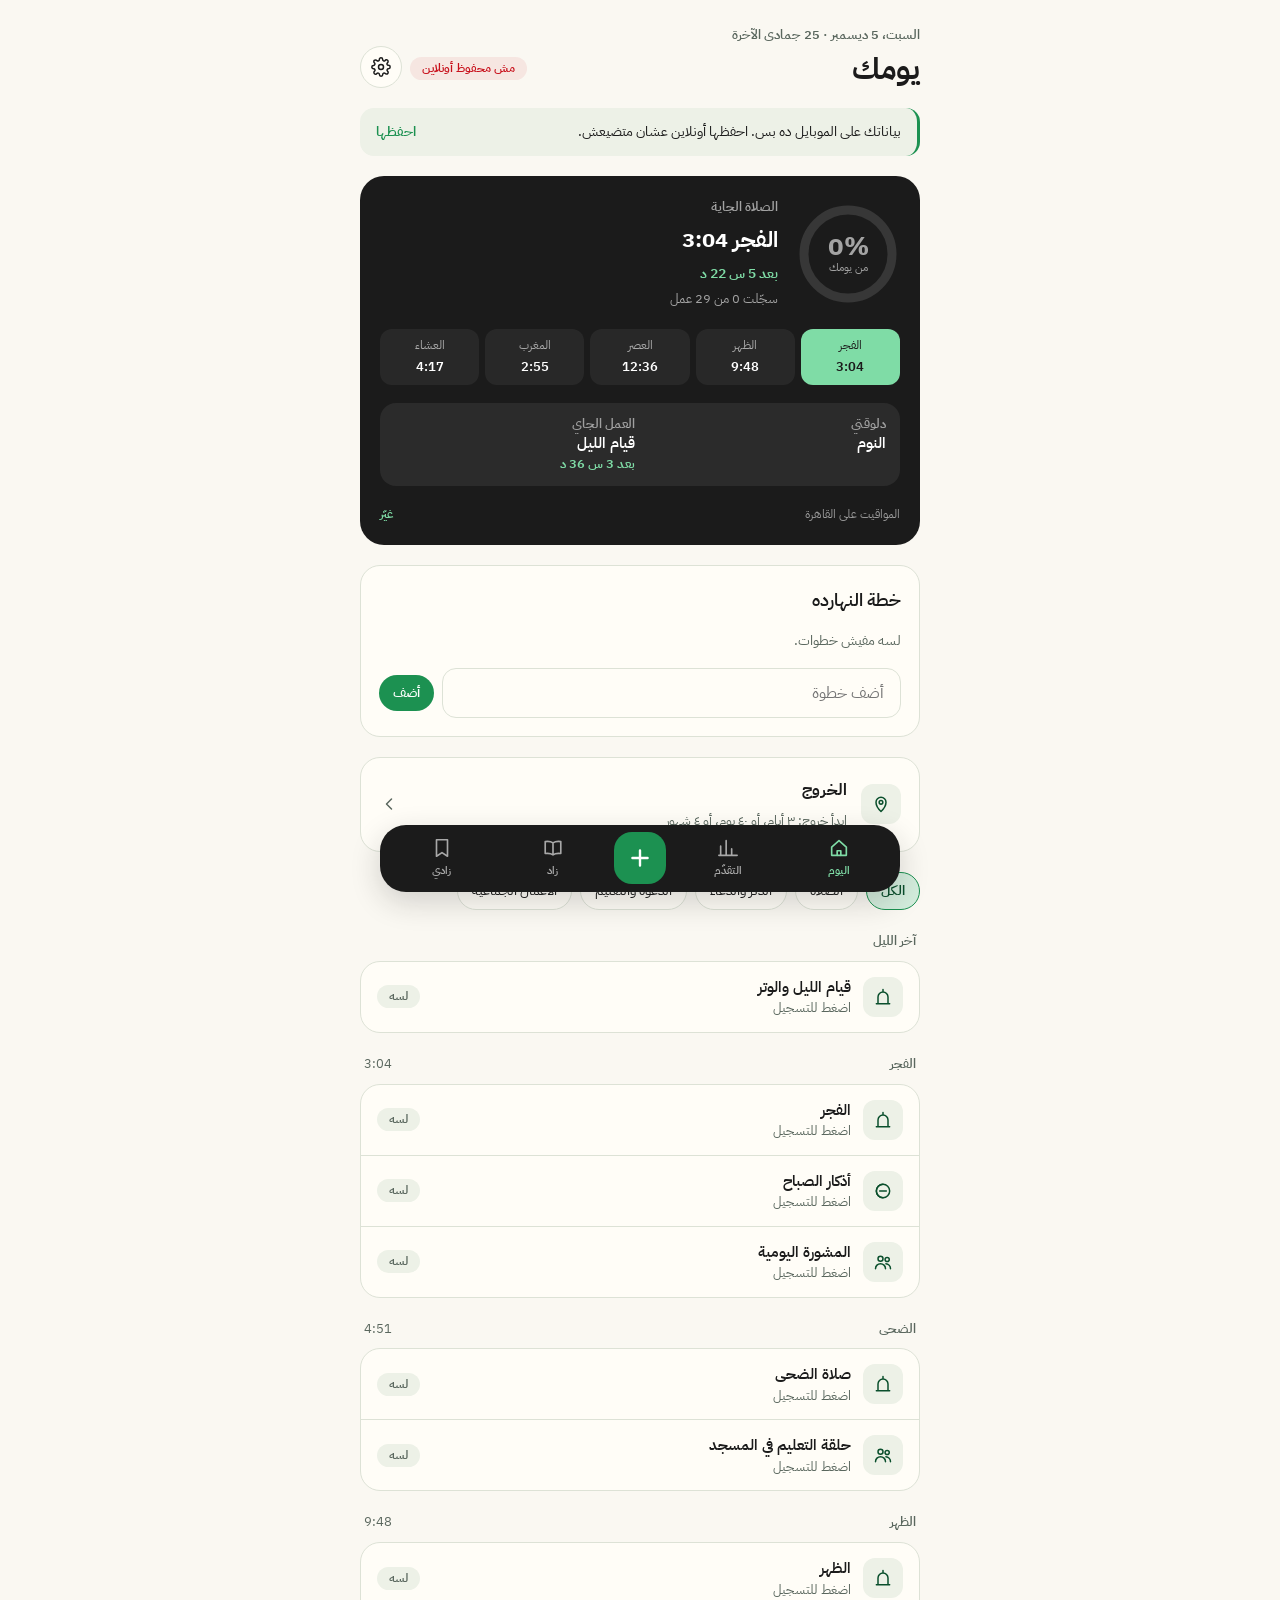
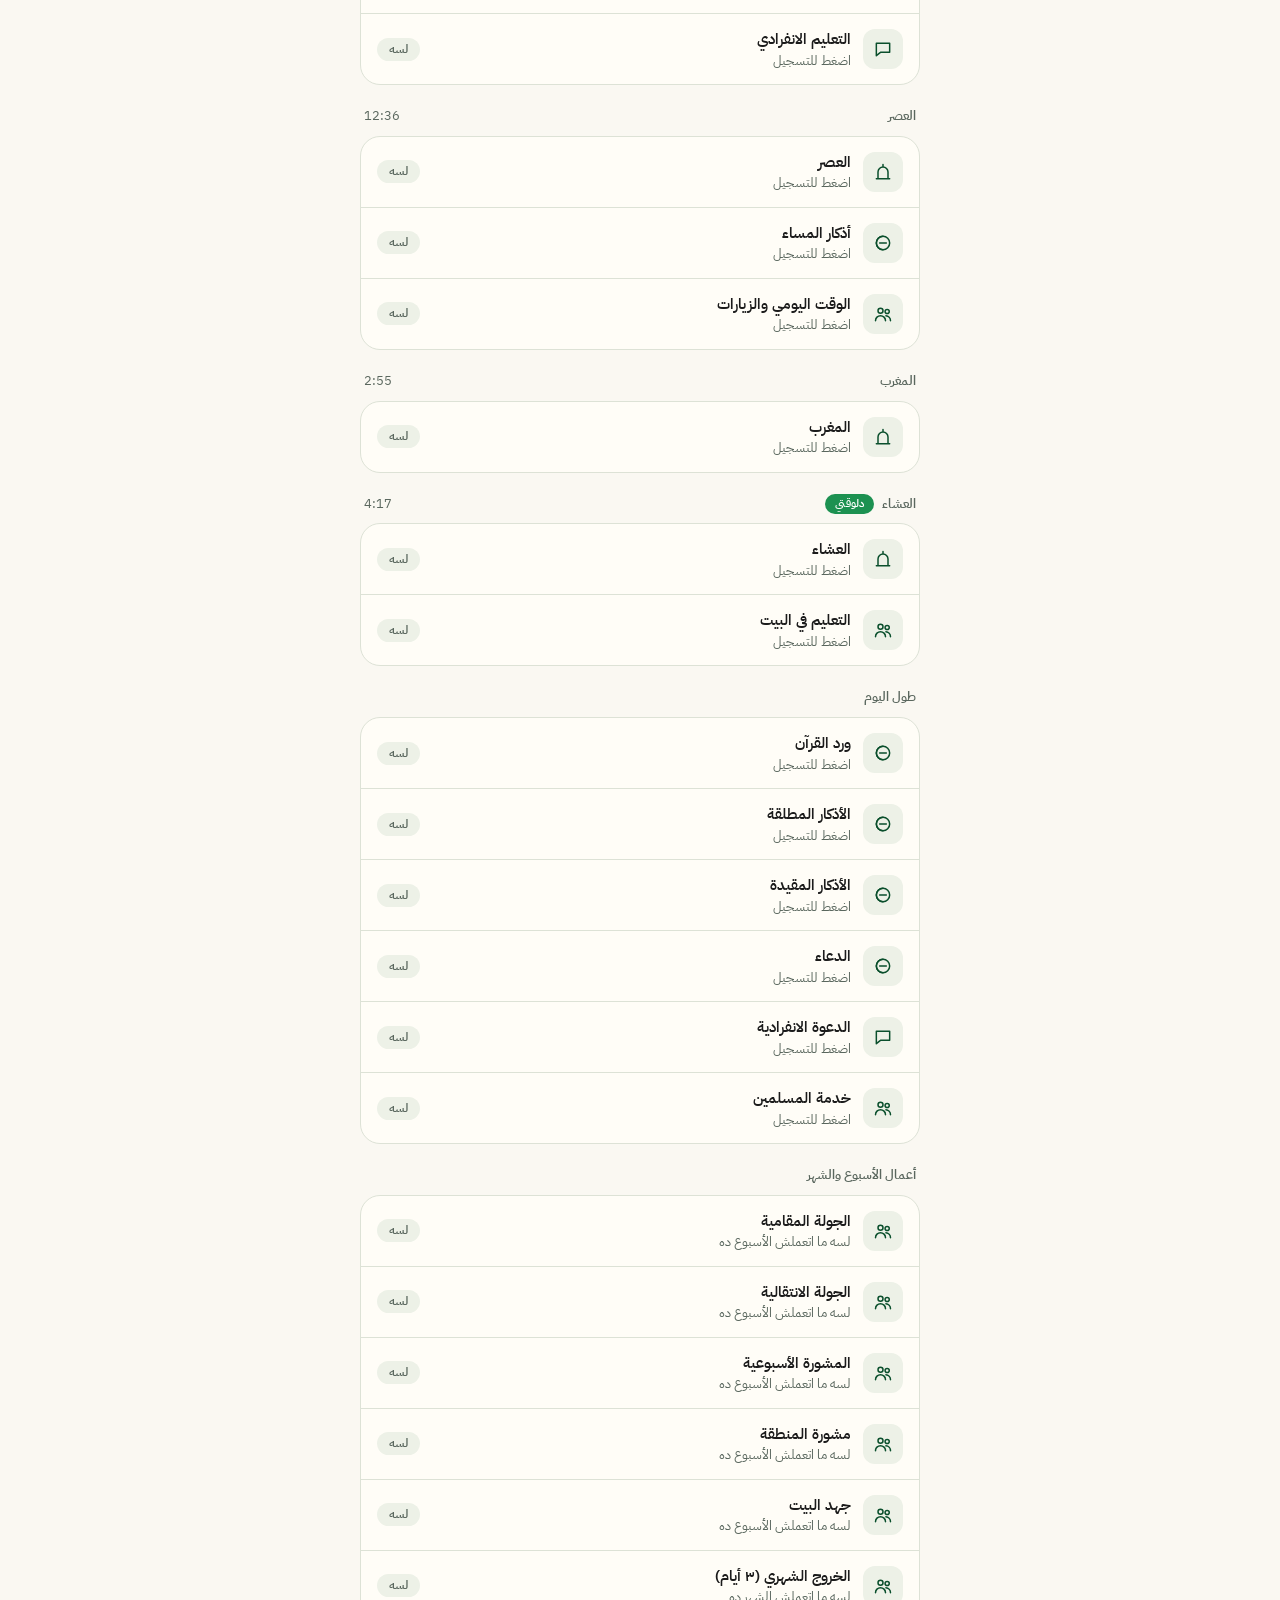
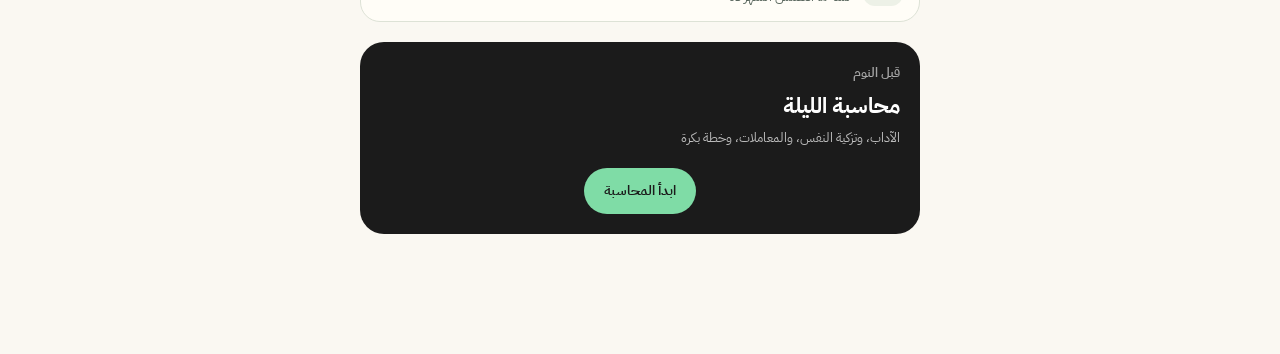
==== commit 28bdfc36: "Items extraction: in-memory busy flag (no stuck spinner) Co-Authored-By: Claude Opus 5.5 <noreply@an" ====
--- a/index.html
+++ b/index.html
@@ -14,7 +14,7 @@
 <link rel="icon" href="icon-192.png">
 <link rel="preconnect" href="https://fonts.googleapis.com">
 <link rel="stylesheet" href="https://fonts.googleapis.com/css2?family=IBM+Plex+Sans+Arabic:wght@300;400;600;700&display=swap">
-<link rel="stylesheet" href="app.css?v=2026-11-25o">
+<link rel="stylesheet" href="app.css?v=2026-11-25s">
 </head>
 <body>
 <main class="wrap" id="app"></main>
@@ -25,7 +25,7 @@
   <button data-act="go-zad"><svg viewBox="0 0 24 24" fill="none" stroke="currentColor" stroke-width="1.8" stroke-linecap="round" stroke-linejoin="round"><path d="M12 6.5C10 5 7 4.5 3.5 5v13c3.5-.5 6.5 0 8.5 1.5 2-1.5 5-2 8.5-1.5V5C17 4.5 14 5 12 6.5zM12 6.5v13"/></svg>زاد</button>
   <button data-tab="zad"><svg viewBox="0 0 24 24" fill="none" stroke="currentColor" stroke-width="1.8" stroke-linecap="round" stroke-linejoin="round"><path d="M6 3h12v18l-6-4-6 4z"/></svg>زادي</button>
 </div></nav>
-<script src="app.js?v=2026-11-25o"></script>
+<script src="app.js?v=2026-11-25s"></script>
 <script>if('serviceWorker' in navigator){window.addEventListener('load',()=>{navigator.serviceWorker.register('sw.js').then(r=>{r.update();document.addEventListener('visibilitychange',()=>{if(!document.hidden)r.update()})}).catch(()=>{})});let had=!!navigator.serviceWorker.controller,done=false;navigator.serviceWorker.addEventListener('controllerchange',()=>{if(had&&!done){done=true;location.reload()}had=true})}</script>
 </body>
 </html>
